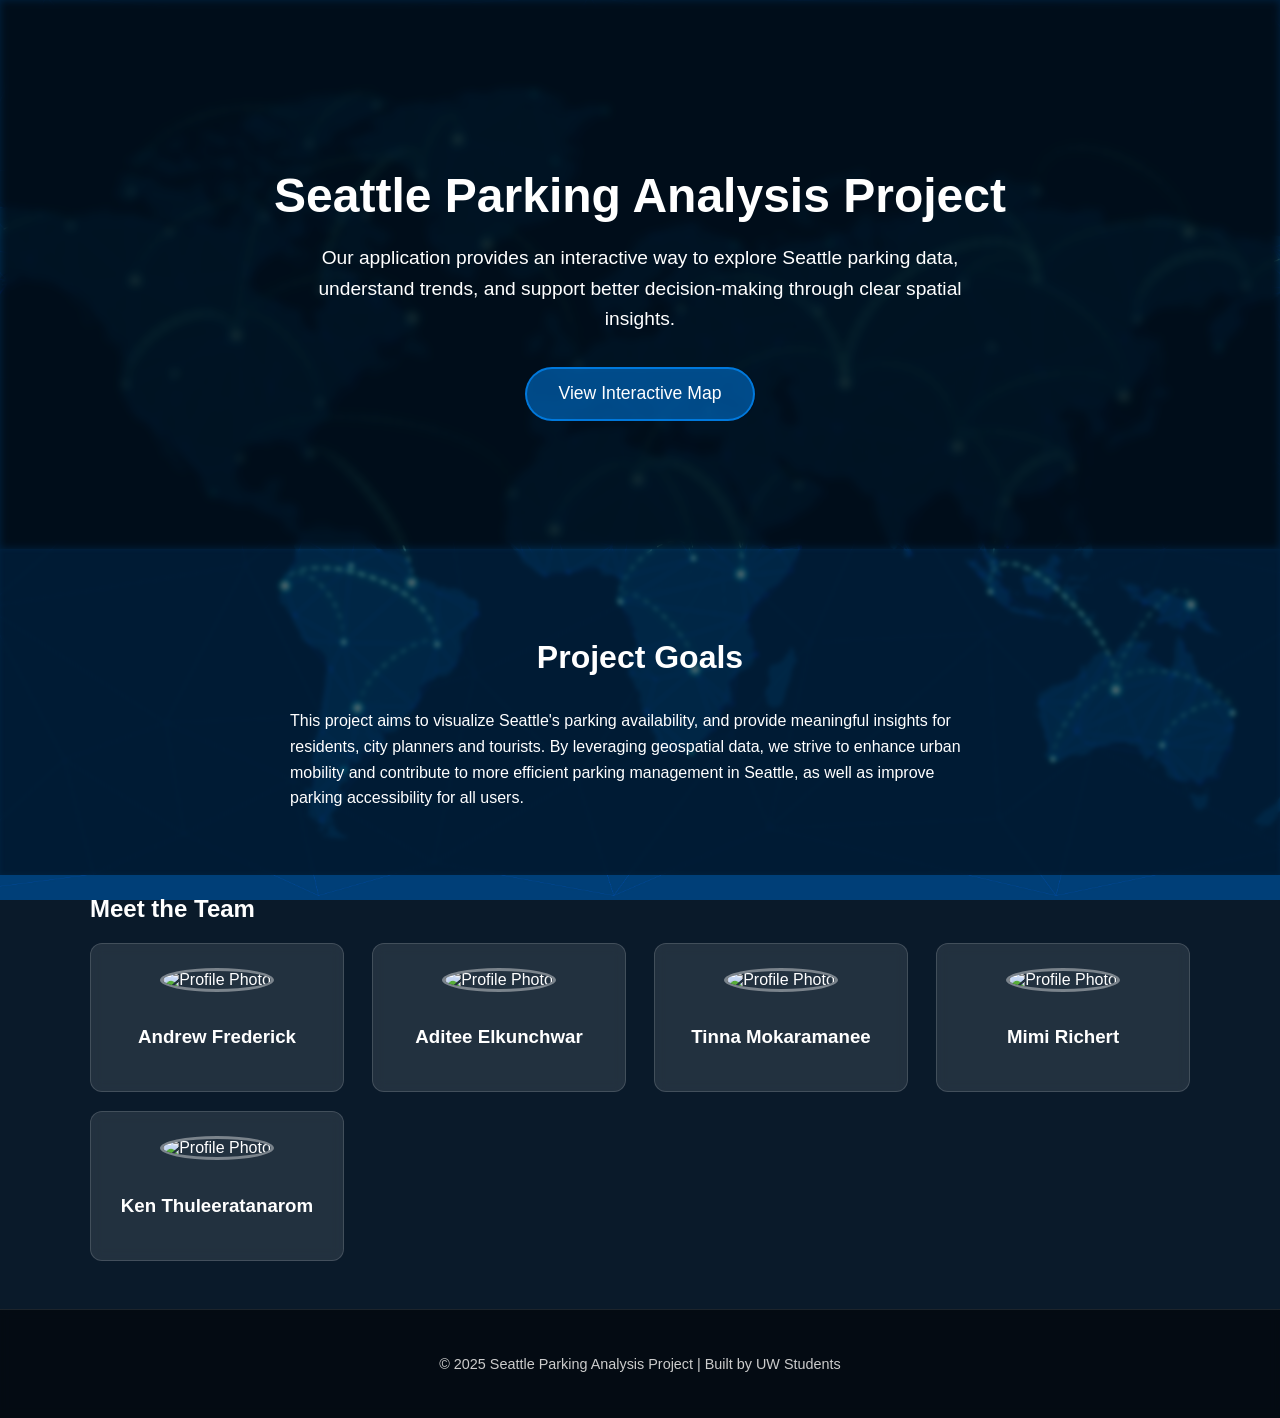
==== index.html @ 482f7bfe "1st style change and home page prototype" ====
<!DOCTYPE html>
<html lang="en">
<head>
    <meta charset="UTF-8">
    <meta name="viewport" content="width=device-width, initial-scale=1.0">
    <title>Seattle Parking Project</title>

    <!-- Link to your CSS file (adjust if needed) -->
    <link rel="stylesheet" href="css/homepage.css">
</head>

<body>

    <!-- Top SECTION -->
    <section class="top-section">
        <div class="container">
            <h1>Seattle Parking Analysis Project</h1>
            <p>
                Our application provides an interactive way to explore Seattle parking data,
                understand trends, and support better decision-making through clear spatial insights.
            </p>

            <!-- BUTTON TO MAP -->
            <a href="map.html" class="map-btn">View Interactive Map</a>
        </div>
    </section>

    <!-- GOALS SECTION -->
    <section class="goals">
        <div class="container">
            <h2>Project Goals</h2>
            <p>
                This project aims to visualize Seattle's parking availability, and provide meaningful insights for 
                residents, city planners and tourists. By leveraging geospatial data, we strive to enhance urban mobility
                and contribute to more efficient parking management in Seattle, as well as improve parking accessibility for all users.
            </p>
        </div>
    </section>

    <!-- TEAM SECTION -->
    <section class="team">
        <div class="container">
            <h2>Meet the Team</h2>

            <div class="team-container">

                <!-- Member 1 -->
                <div class="team-card">
                    <img src="img/defaultpfp.png" alt="Profile Photo">
                    <h3>Andrew Frederick</h3>
                    <p><!-- role goes here --></p>
                </div>

                <!-- Member 2 -->
                <div class="team-card">
                    <img src="img/defaultpfp.png" alt="Profile Photo">
                    <h3>Aditee Elkunchwar</h3>
                    <p><!-- role goes here --></p>
                </div>

                <!-- Member 3 -->
                <div class="team-card">
                    <img src="img/defaultpfp.png" alt="Profile Photo">
                    <h3>Tinna Mokaramanee</h3>
                    <p><!-- role goes here --></p>
                </div>

                <!-- Member 4 -->
                <div class="team-card">
                    <img src="img/defaultpfp.png" alt="Profile Photo">
                    <h3>Mimi Richert</h3>
                    <p><!-- role goes here --></p>
                </div>

                <!-- Member 5 -->
                <div class="team-card">
                    <img src="img/defaultpfp.png" alt="Profile Photo">
                    <h3>Ken Thuleeratanarom</h3>
                    <p><!-- role goes here --></p>
                </div>

            </div>
        </div>
    </section>

    <footer>
        <p>© 2025 Seattle Parking Analysis Project | Built by UW Students</p>
    </footer>
</body>
</html>
---- css/homepage.css ----
/* GLOBAL */
body {
    margin: 0;
    font-family: Arial, sans-serif;
    background-image: url("../img/mapbackground.jpg");
    background-repeat: no-repeat;
    background-position: center center;
    background-size: cover;
    background-attachment: fixed;
    background-color: #0a1a2a;
    color: #fff;
}

.container {
    width: 90%;
    max-width: 1100px;
    margin: 0 auto;
}

a {
    color: inherit;
    text-decoration: none;
}

/* TOP SECTION */
.top-section {
    text-align: center;
    padding: 8rem 1rem;
    background: rgba(0,0,0,0.45);
    backdrop-filter: brightness(0.4) blur(4px);
}

.top-section h1 {
    font-size: 3rem;
    margin-bottom: 20px;
    font-weight: 700;
}

.top-section p {
    font-size: 1.2rem;
    max-width: 700px;
    margin: auto;
    line-height: 1.6;
}

/* GOALS */
.goals {
    padding: 4rem 0;
    background: rgba(0,0,0,0.45);
    backdrop-filter: brightness(0.8) blur(2px);
}

.goals h2 {
    font-size: 2rem;
    margin-bottom: 2rem;
    text-align: center;
}

.goals p {
    max-width: 700px;
    margin: auto;
    line-height: 1.6;
}

/* TEAM */
.team-container {
    display: flex;
    justify-content: space-between;
    gap: 1.2rem;
    flex-wrap: wrap;
}

.team-card {
    background: rgba(255,255,255,0.1);
    padding: 1.5rem;
    border-radius: 12px;
    text-align: center;
    width: calc(20% - 1rem);
    color: #fff;
    backdrop-filter: blur(6px);
    border: 1px solid rgba(255,255,255,0.15);

    /* animation */
    opacity: 0;
    transform: translateY(30px);
    animation: fadeUp 0.9s ease forwards;
    transition: transform 0.35s ease, box-shadow 0.35s ease;
}

.team-card:nth-child(1) { animation-delay: 0.1s; }
.team-card:nth-child(2) { animation-delay: 0.25s; }
.team-card:nth-child(3) { animation-delay: 0.4s; }
.team-card:nth-child(4) { animation-delay: 0.55s; }
.team-card:nth-child(5) { animation-delay: 0.7s; }

/* HOVER EFFECT — upgraded */
.team-card:hover {
    transform: translateY(-10px) scale(1.03);
    box-shadow: 0 10px 26px rgba(0,0,0,0.45);
}

/* PROFILE IMAGE hover glow */
.team-card img {
    width: 110px;
    height: 110px;
    border-radius: 50%;
    object-fit: cover;
    margin-bottom: 1rem;
    border: 3px solid rgba(255,255,255,0.4);
    transition: 0.3s ease;
}

.team-card:hover img {
    border-color: #4fc3ff;
    box-shadow: 0 0 14px #4fc3ff;
}

/* MAP BUTTON */
.map-btn {
    display: inline-block;
    margin-top: 2rem;
    padding: 0.9rem 2rem;
    font-size: 1.1rem;
    color: #fff;
    background: rgba(0, 140, 255, 0.5);
    border: 2px solid rgba(0, 140, 255, 0.7);
    border-radius: 30px;
    text-decoration: none;
    backdrop-filter: blur(5px);
    transition: 0.35s ease;
}

/* Hover animation */
.map-btn:hover {
    background: rgba(0, 170, 255, 0.9);
    box-shadow: 0 0 18px rgba(0, 170, 255, 0.8);
    transform: translateY(-4px) scale(1.05);
}


/* animation keyframes */
@keyframes fadeUp {
    from { opacity: 0; transform: translateY(40px); }
    to { opacity: 1; transform: translateY(0); }
}

/* RESPONSIVE */
@media (max-width: 900px) {
    .team-card {
        width: calc(50% - 1rem);
    }
}

@media (max-width: 550px) {
    .team-card {
        width: 100%;
    }
}

/* FOOTER */
footer {
    margin-top: 3rem;
    padding: 2rem 0;
    text-align: center;
    background: rgba(0,0,0,0.55);
    color: #ccc;
    font-size: 0.9rem;
    border-top: 1px solid rgba(255,255,255,0.1);
    backdrop-filter: blur(5px);
}
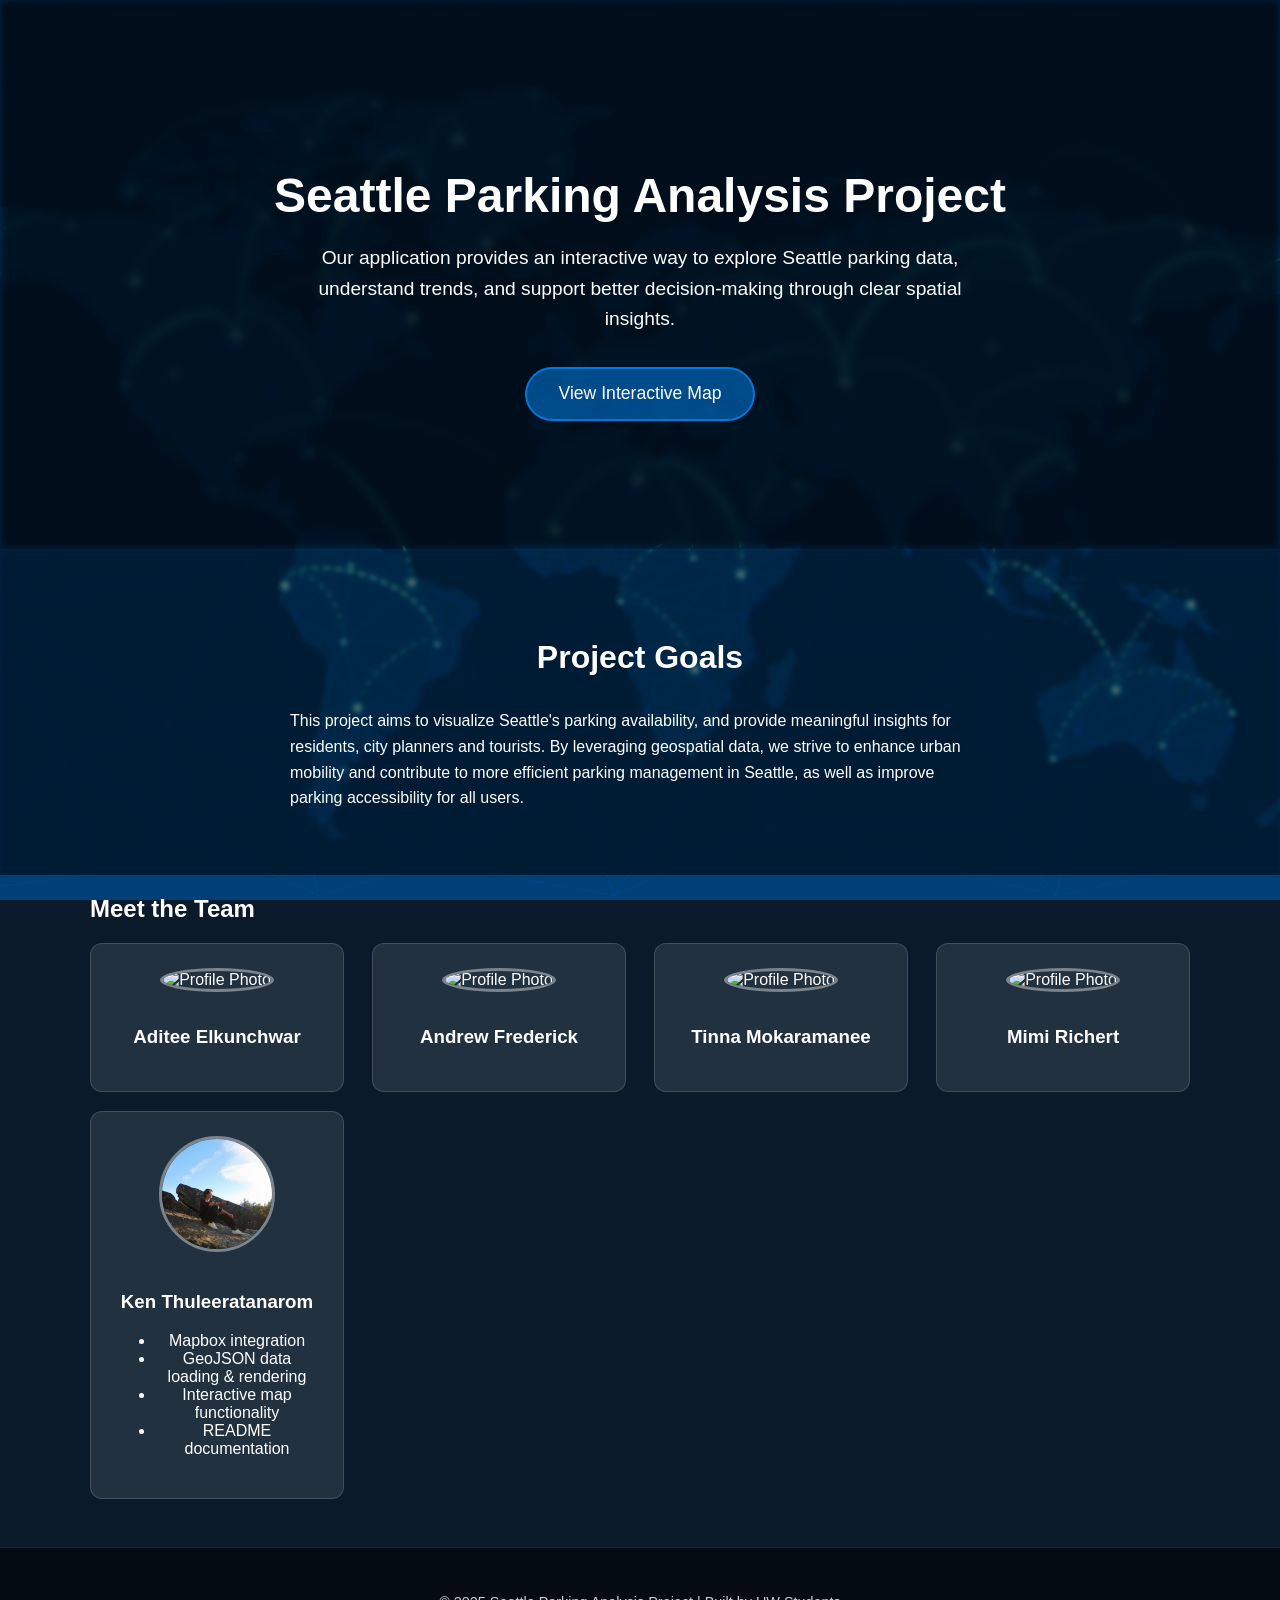
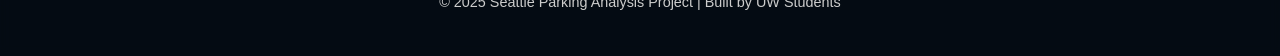
==== commit 77d25270: "readme & pics for index" ====
--- a/index.html
+++ b/index.html
@@ -47,14 +47,14 @@
                 <!-- Member 1 -->
                 <div class="team-card">
                     <img src="img/defaultpfp.png" alt="Profile Photo">
-                    <h3>Andrew Frederick</h3>
+                    <h3>Aditee Elkunchwar</h3>
                     <p><!-- role goes here --></p>
                 </div>
 
                 <!-- Member 2 -->
                 <div class="team-card">
                     <img src="img/defaultpfp.png" alt="Profile Photo">
-                    <h3>Aditee Elkunchwar</h3>
+                    <h3>Andrew Frederick</h3>
                     <p><!-- role goes here --></p>
                 </div>
 
@@ -74,9 +74,14 @@
 
                 <!-- Member 5 -->
                 <div class="team-card">
-                    <img src="img/defaultpfp.png" alt="Profile Photo">
+                    <img src="img/kenpic.jpg" alt="Profile Photo">
                     <h3>Ken Thuleeratanarom</h3>
-                    <p><!-- role goes here --></p>
+                    <p><ul>
+                        <li>Mapbox integration</li>
+                        <li>GeoJSON data loading & rendering</li>
+                        <li>Interactive map functionality</li>
+                        <li>README documentation</li>
+                    </ul></p>
                 </div>
 
             </div>
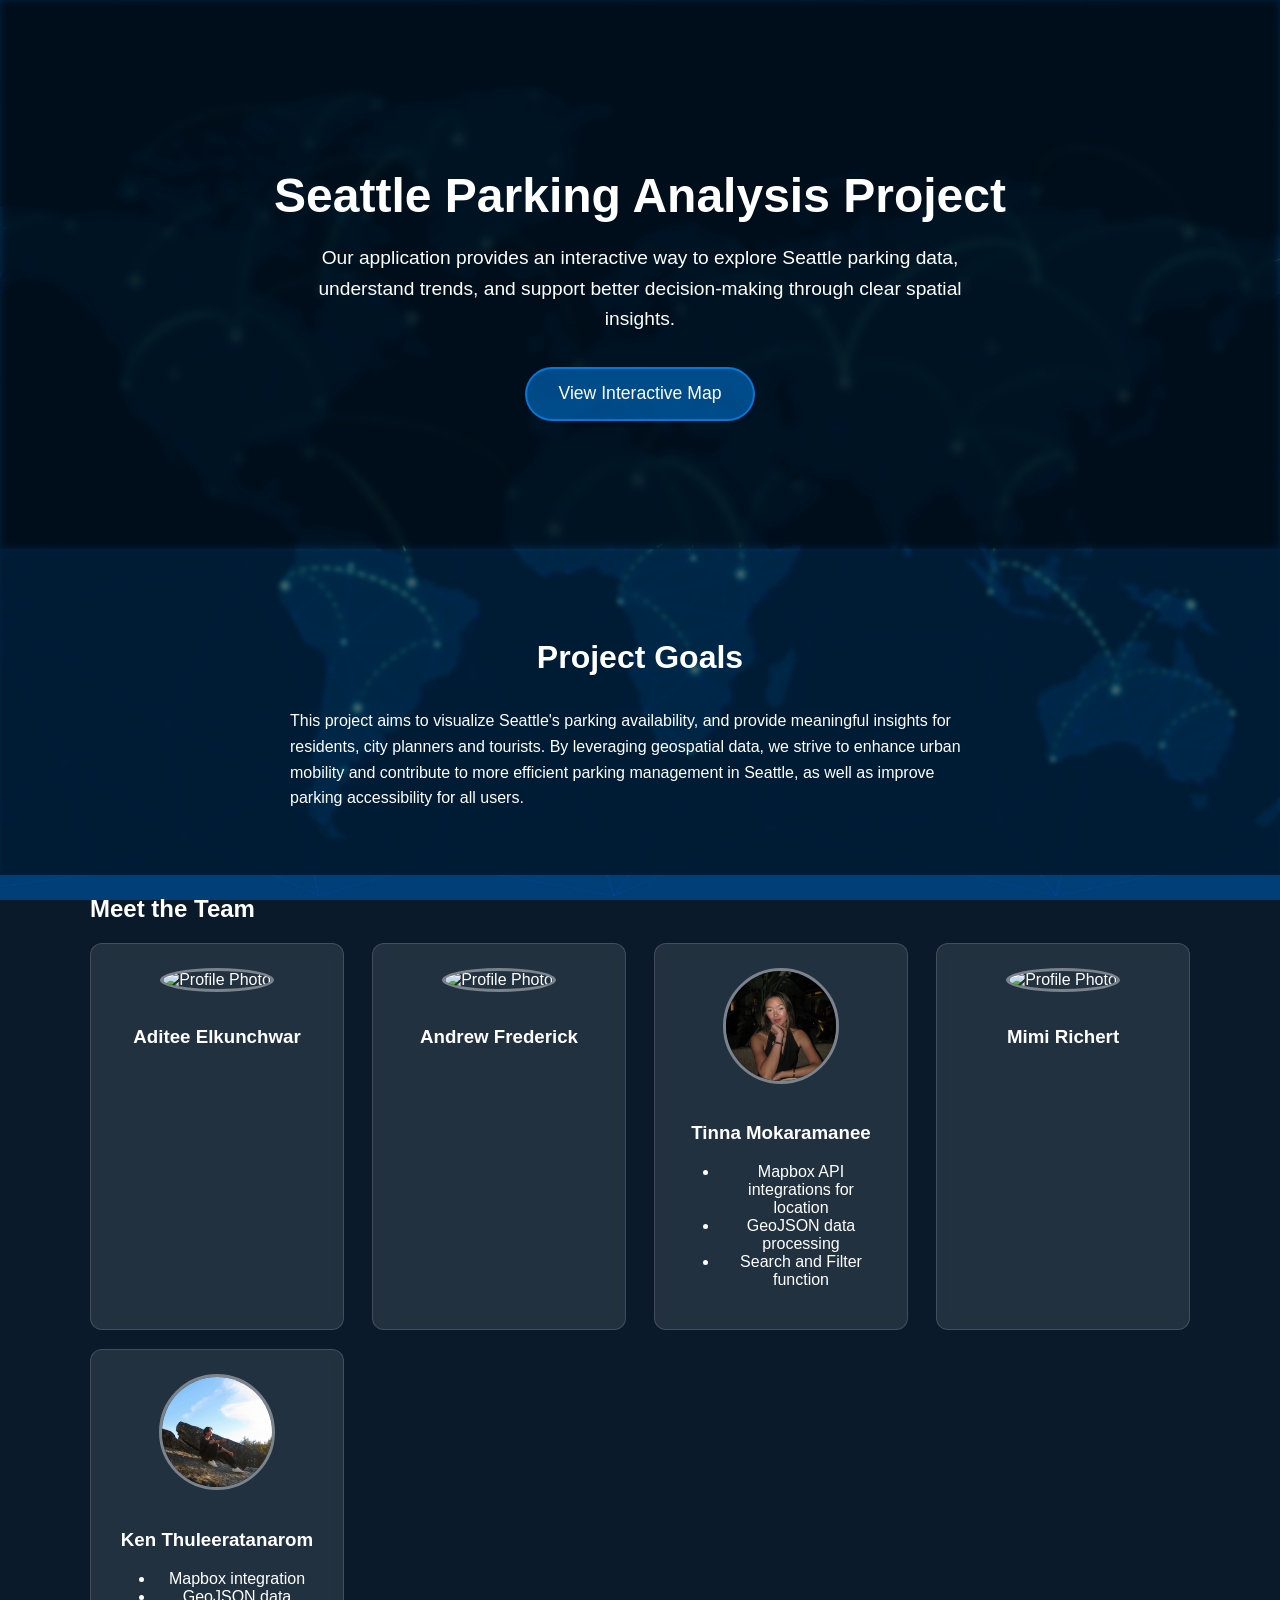
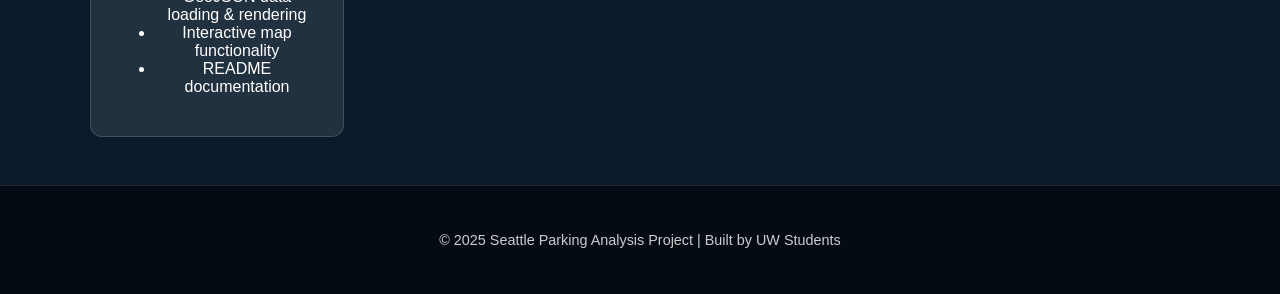
==== commit 60f3926d: "profile pic + roles tinna" ====
--- a/index.html
+++ b/index.html
@@ -60,9 +60,13 @@
 
                 <!-- Member 3 -->
                 <div class="team-card">
-                    <img src="img/defaultpfp.png" alt="Profile Photo">
+                    <img src="img/tinnapic.jpeg" alt="Profile Photo">
                     <h3>Tinna Mokaramanee</h3>
-                    <p><!-- role goes here --></p>
+                    <p><ul>
+                        <li>Mapbox API integrations for location</li>
+                        <li>GeoJSON data processing</li>
+                        <li>Search and Filter function</li>
+                    </ul></p>
                 </div>
 
                 <!-- Member 4 -->
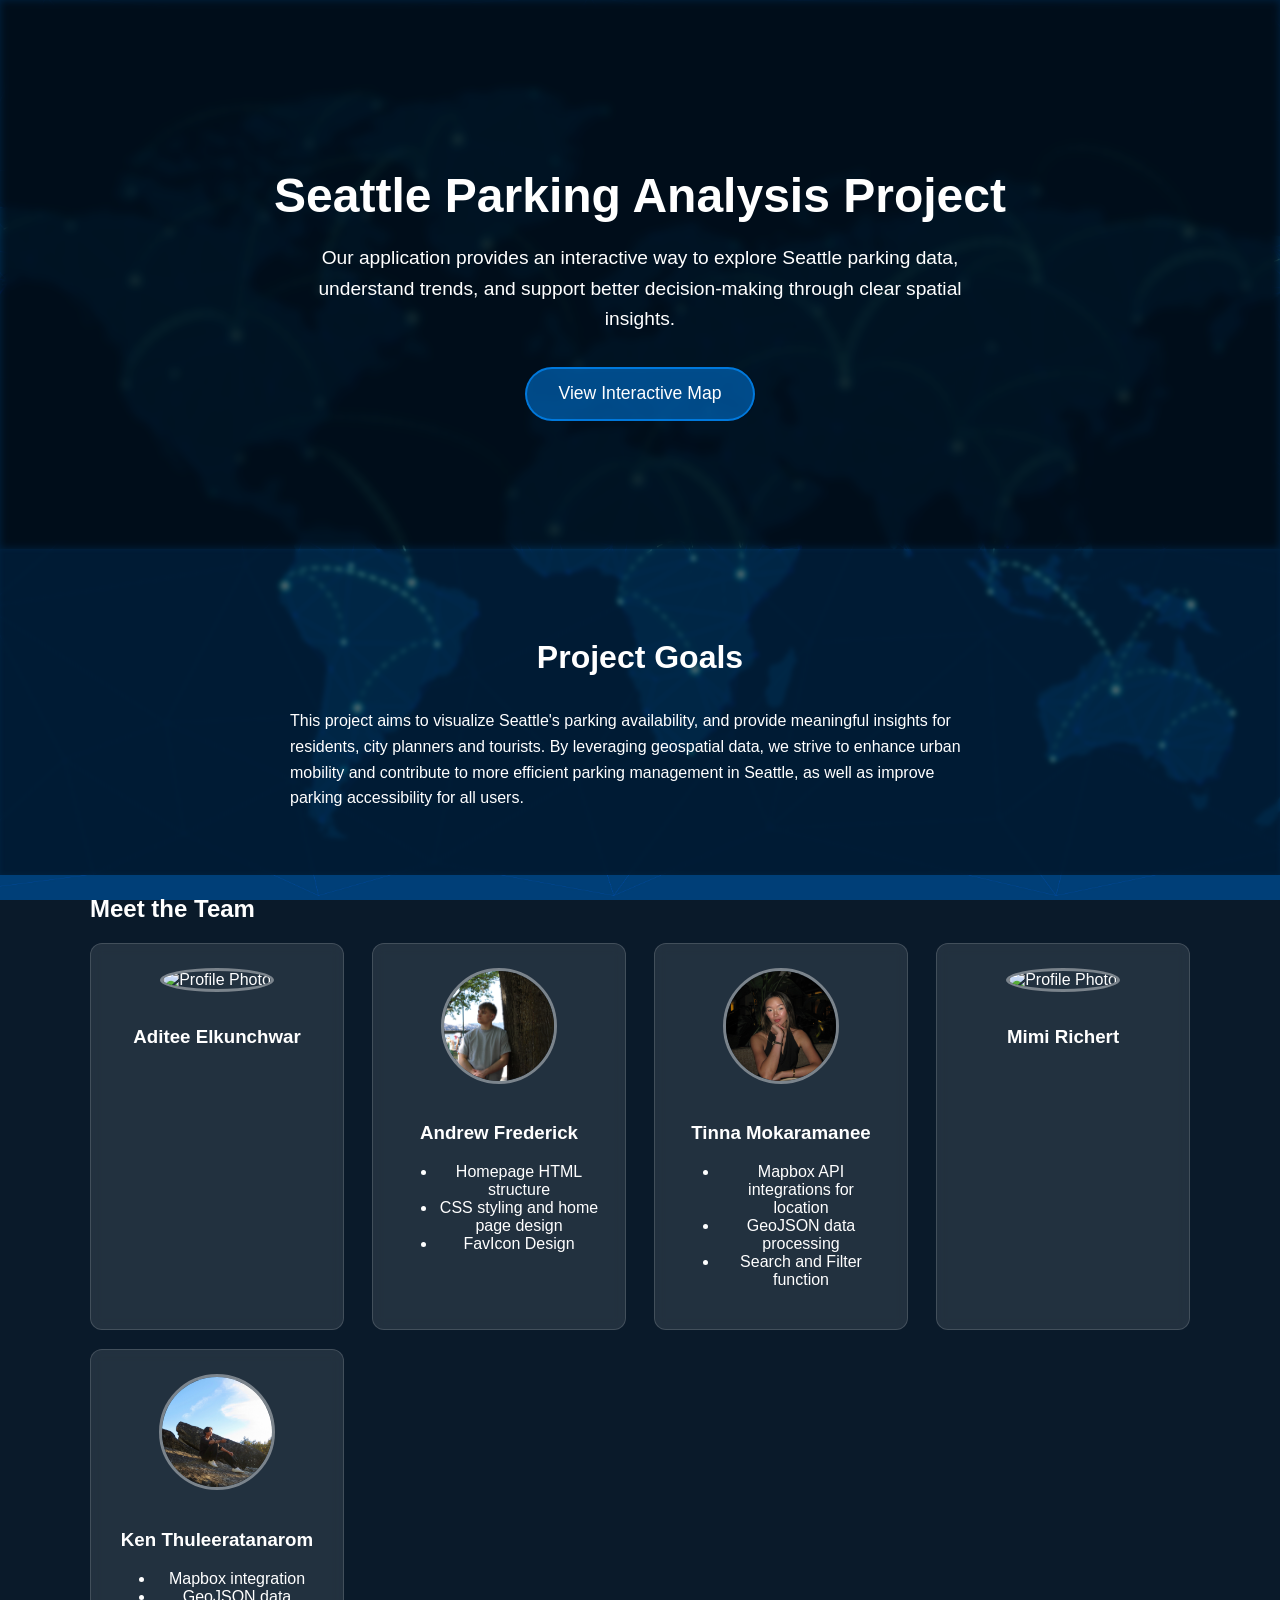
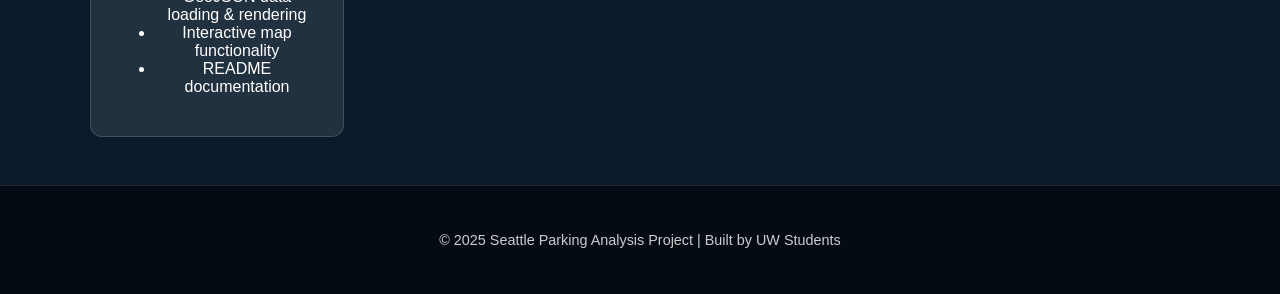
==== commit 43a5265c: "added andrew pfp and roles" ====
--- a/index.html
+++ b/index.html
@@ -53,9 +53,13 @@
 
                 <!-- Member 2 -->
                 <div class="team-card">
-                    <img src="img/defaultpfp.png" alt="Profile Photo">
+                    <img src="img/andrewpfp.JPEG" alt="Profile Photo">
                     <h3>Andrew Frederick</h3>
-                    <p><!-- role goes here --></p>
+                    <p><ul>
+                        <li>Homepage HTML structure</li>
+                        <li>CSS styling and home page design</li>
+                        <li>FavIcon Design</li>
+                    </ul></p>
                 </div>
 
                 <!-- Member 3 -->
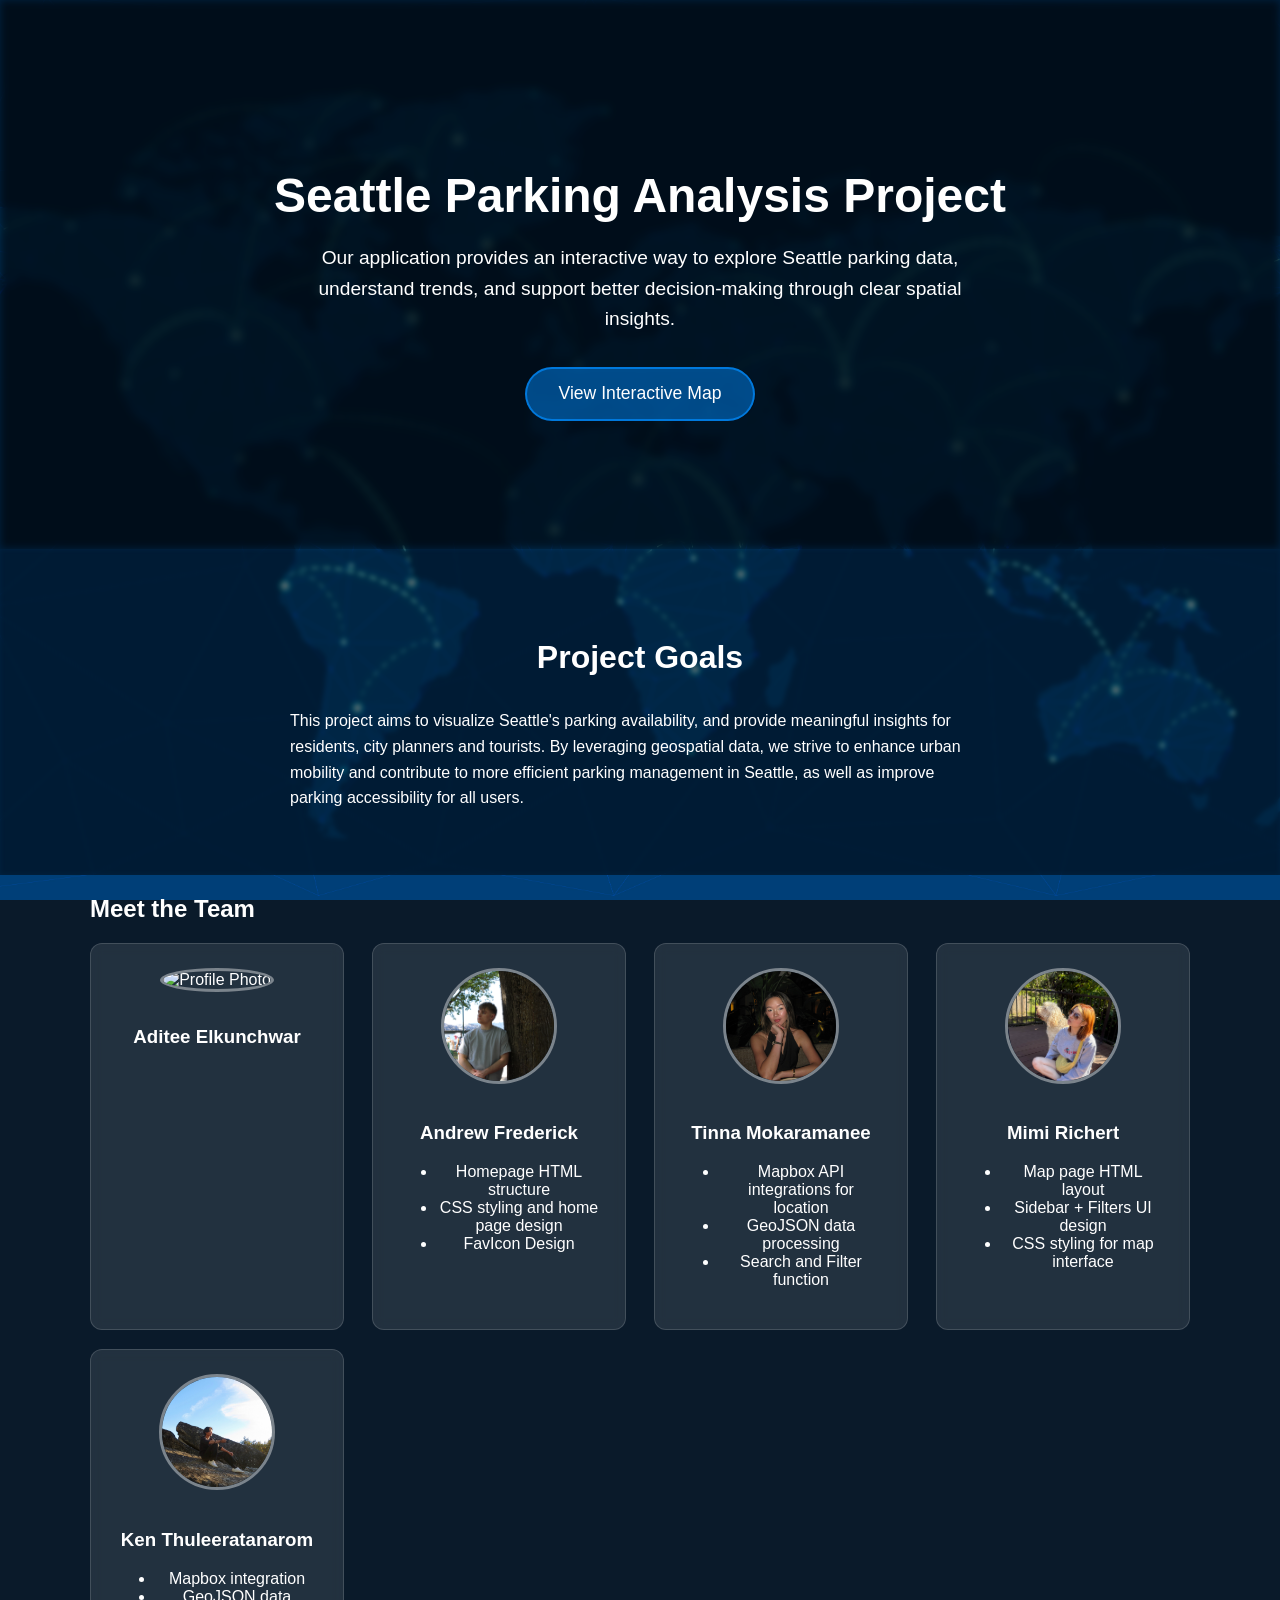
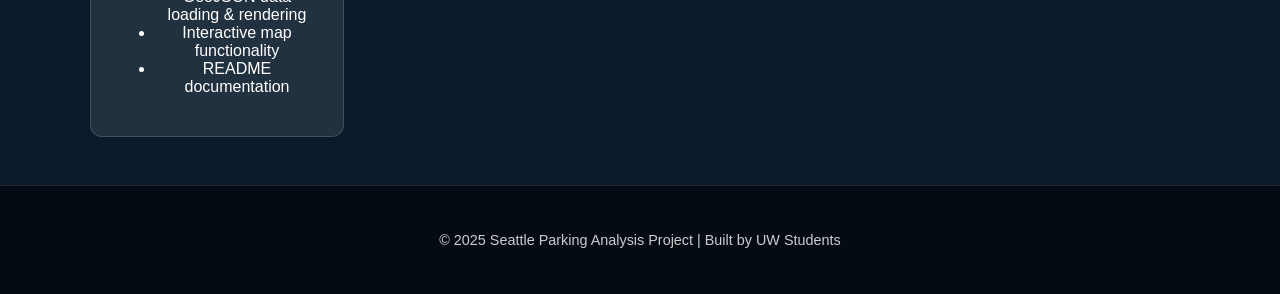
==== commit 582977db: "added mimi profile" ====
--- a/index.html
+++ b/index.html
@@ -4,6 +4,7 @@
     <meta charset="UTF-8">
     <meta name="viewport" content="width=device-width, initial-scale=1.0">
     <title>Seattle Parking Project</title>
+    <link rel="icon" type="image/png" href="img/SPAPfavicon.png">
 
     <!-- Link to your CSS file (adjust if needed) -->
     <link rel="stylesheet" href="css/homepage.css">
@@ -75,9 +76,13 @@
 
                 <!-- Member 4 -->
                 <div class="team-card">
-                    <img src="img/defaultpfp.png" alt="Profile Photo">
+                    <img src="img/mimpic.jpeg" alt="Profile Photo">
                     <h3>Mimi Richert</h3>
-                    <p><!-- role goes here --></p>
+                    <p><ul>
+                        <li>Map page HTML layout</li>
+                        <li>Sidebar + Filters UI design</li>
+                        <li>CSS styling for map interface</li>
+                    </ul></p>
                 </div>
 
                 <!-- Member 5 -->
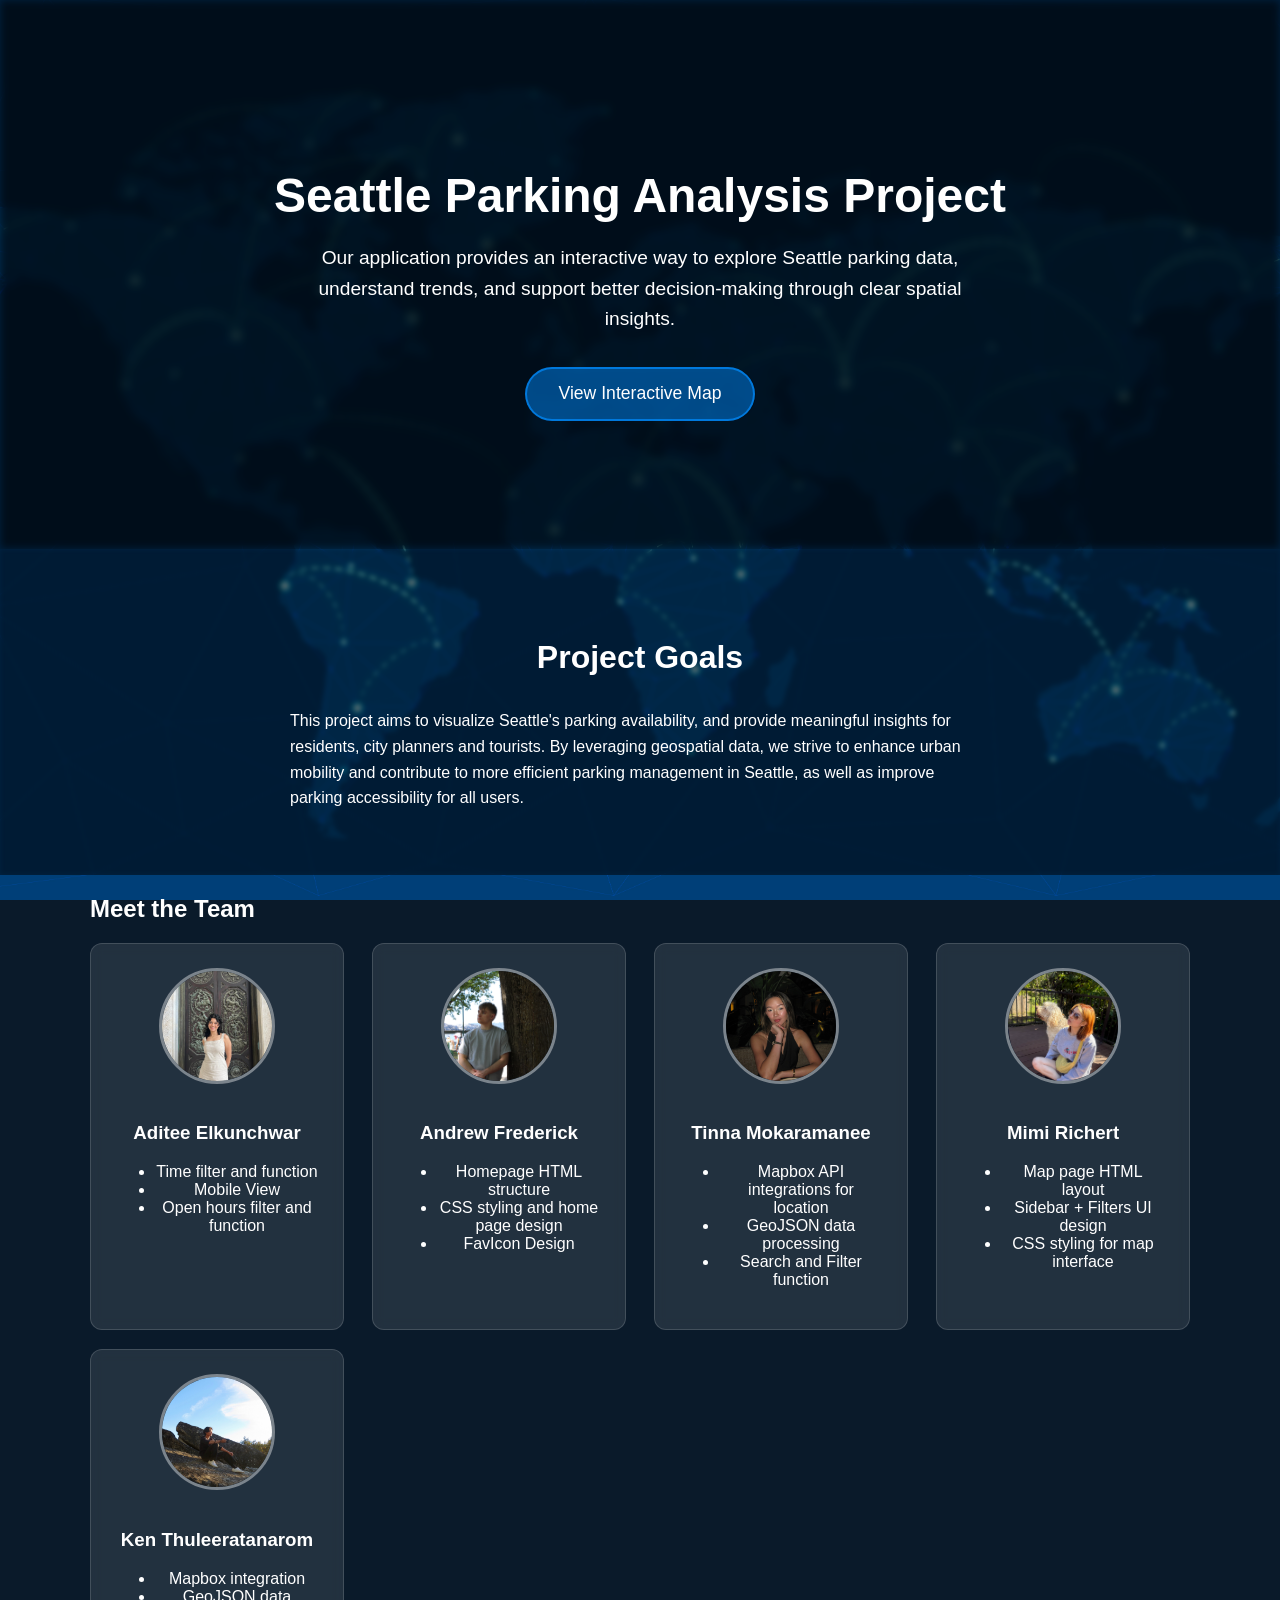
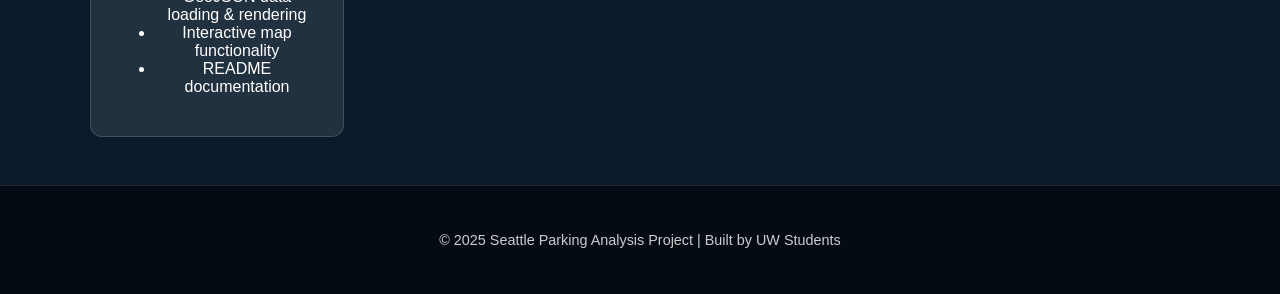
==== commit 7425cbda: "added headshot and role" ====
--- a/index.html
+++ b/index.html
@@ -47,9 +47,13 @@
 
                 <!-- Member 1 -->
                 <div class="team-card">
-                    <img src="img/defaultpfp.png" alt="Profile Photo">
+                    <img src="img/Aditee_photo.jpeg" alt="Profile Photo">
                     <h3>Aditee Elkunchwar</h3>
-                    <p><!-- role goes here --></p>
+                    <p><ul>
+                        <li>Time filter and function</li>
+                        <li>Mobile View</li>
+                        <li>Open hours filter and function</li>
+                    </ul></p>
                 </div>
 
                 <!-- Member 2 -->
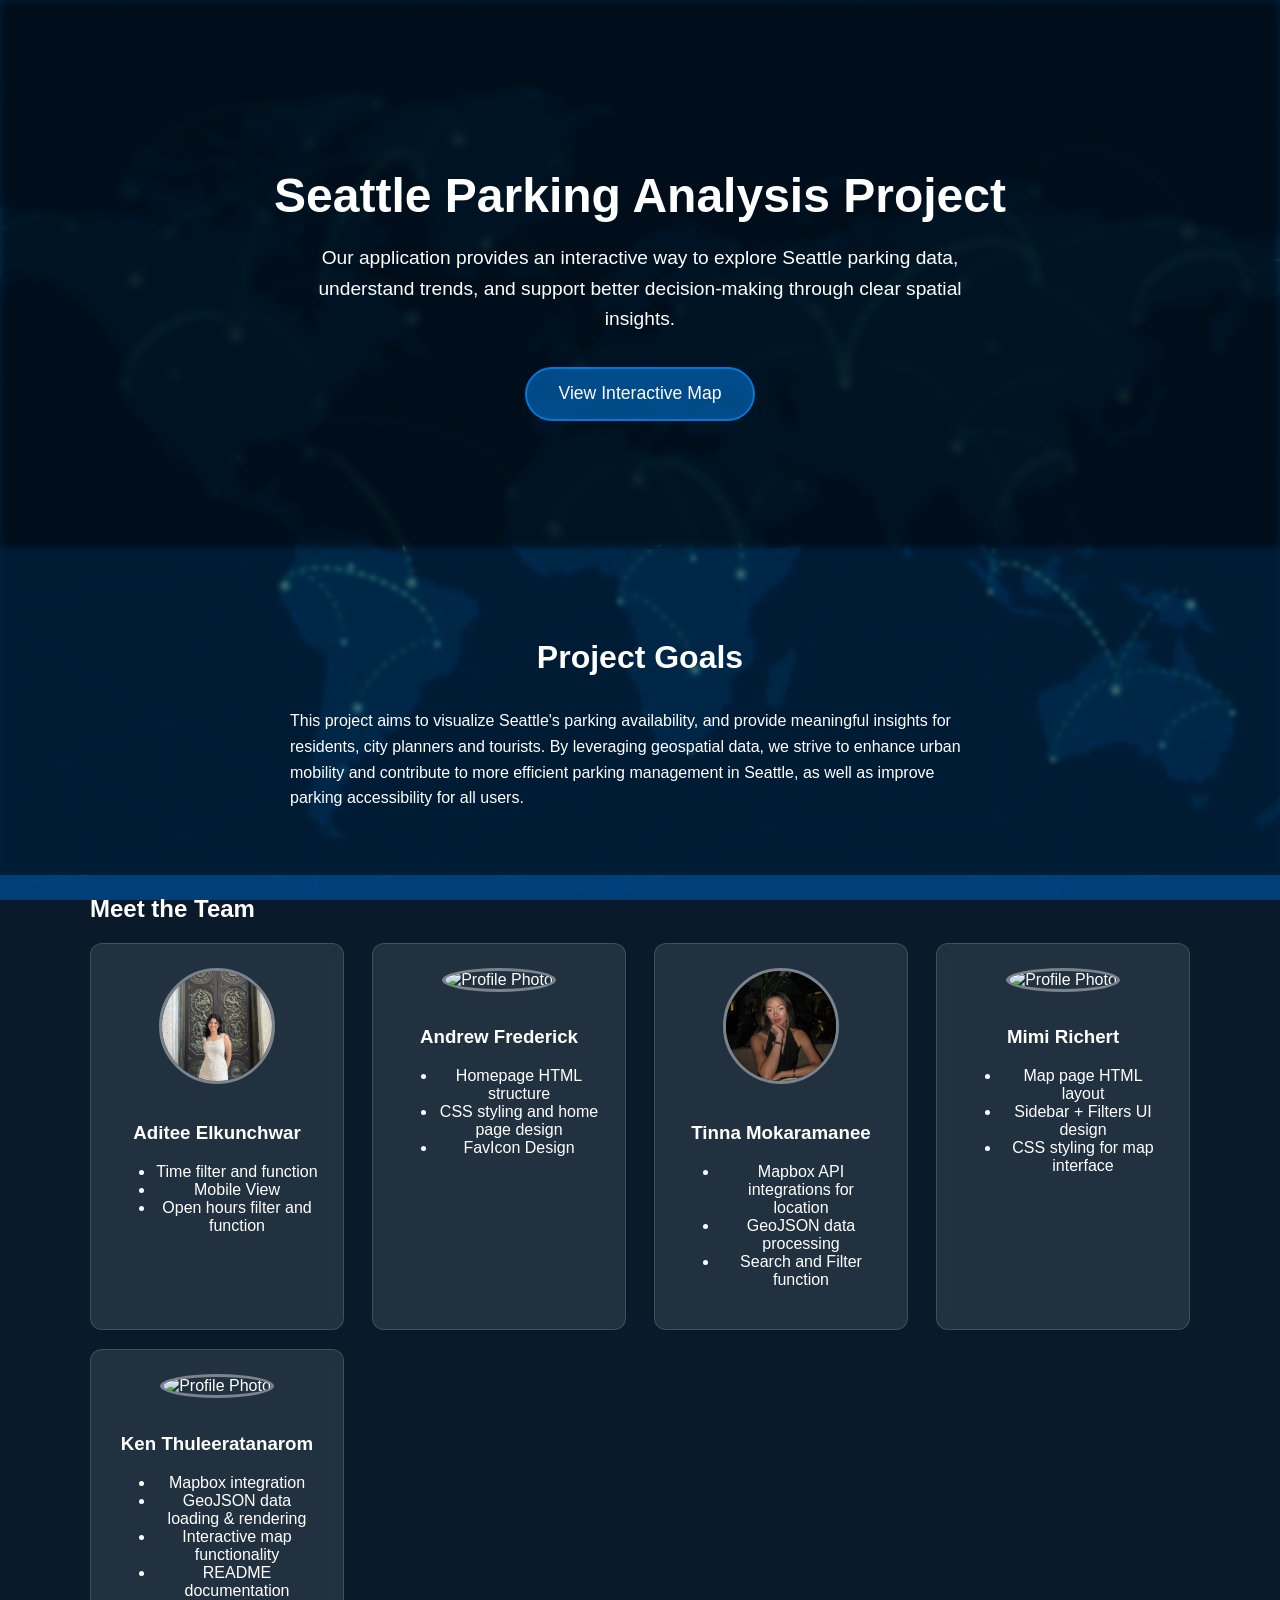
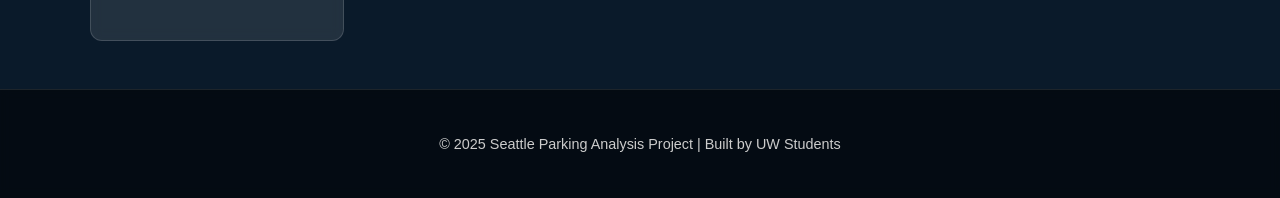
==== commit ef70bd04: "updated about.html" ====
--- a/index.html
+++ b/index.html
@@ -58,7 +58,7 @@
 
                 <!-- Member 2 -->
                 <div class="team-card">
-                    <img src="img/andrewpfp.JPEG" alt="Profile Photo">
+                    <img src="" alt="Profile Photo">
                     <h3>Andrew Frederick</h3>
                     <p><ul>
                         <li>Homepage HTML structure</li>
@@ -80,7 +80,7 @@
 
                 <!-- Member 4 -->
                 <div class="team-card">
-                    <img src="img/mimpic.jpeg" alt="Profile Photo">
+                    <img src="" alt="Profile Photo">
                     <h3>Mimi Richert</h3>
                     <p><ul>
                         <li>Map page HTML layout</li>
@@ -91,7 +91,7 @@
 
                 <!-- Member 5 -->
                 <div class="team-card">
-                    <img src="img/kenpic.jpg" alt="Profile Photo">
+                    <img src="" alt="Profile Photo">
                     <h3>Ken Thuleeratanarom</h3>
                     <p><ul>
                         <li>Mapbox integration</li>
